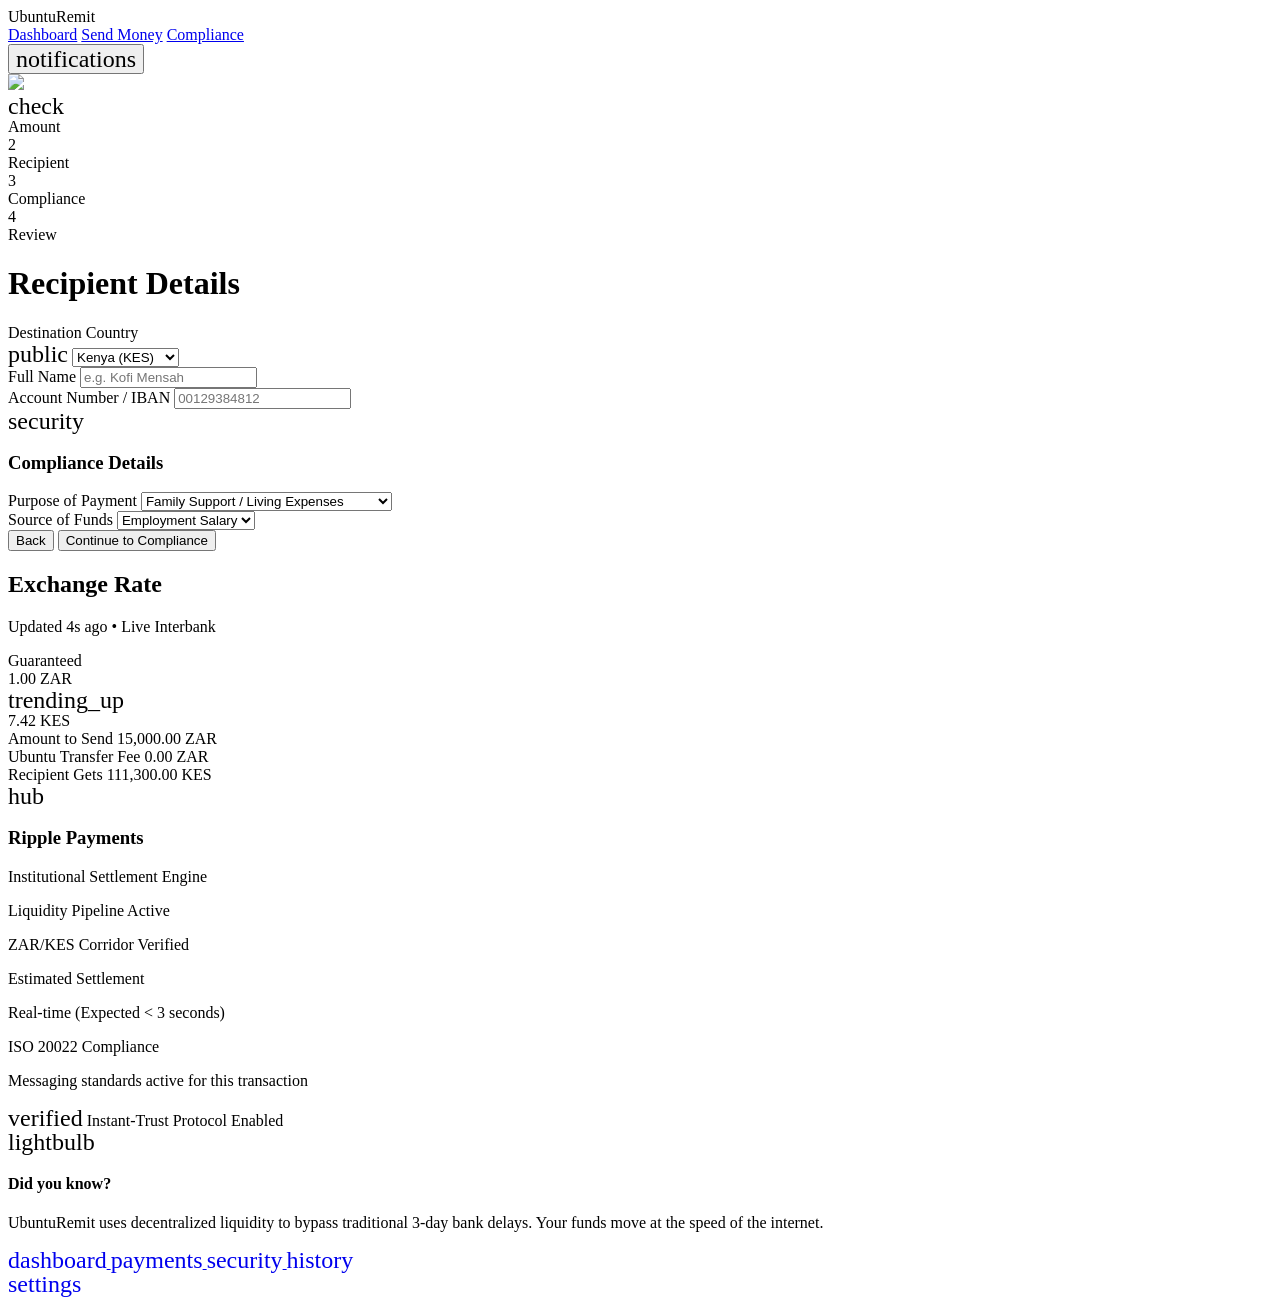
==== apps/web/index.html @ 3b30c659 "chore: bootstrap project scaffold, design docs, and the HTML client Bootstraps UbuntuRemit from the " ====
<!DOCTYPE html>
<html lang="en">
<head>
<meta charset="utf-8"/>
<title>UbuntuRemit</title>
<meta http-equiv="refresh" content="0; url=send-money.html"/>
<link href="send-money.html" rel="canonical"/>
</head>
<body>
<p>Redirecting to <a href="send-money.html">Send Money</a>.</p>
</body>
</html>
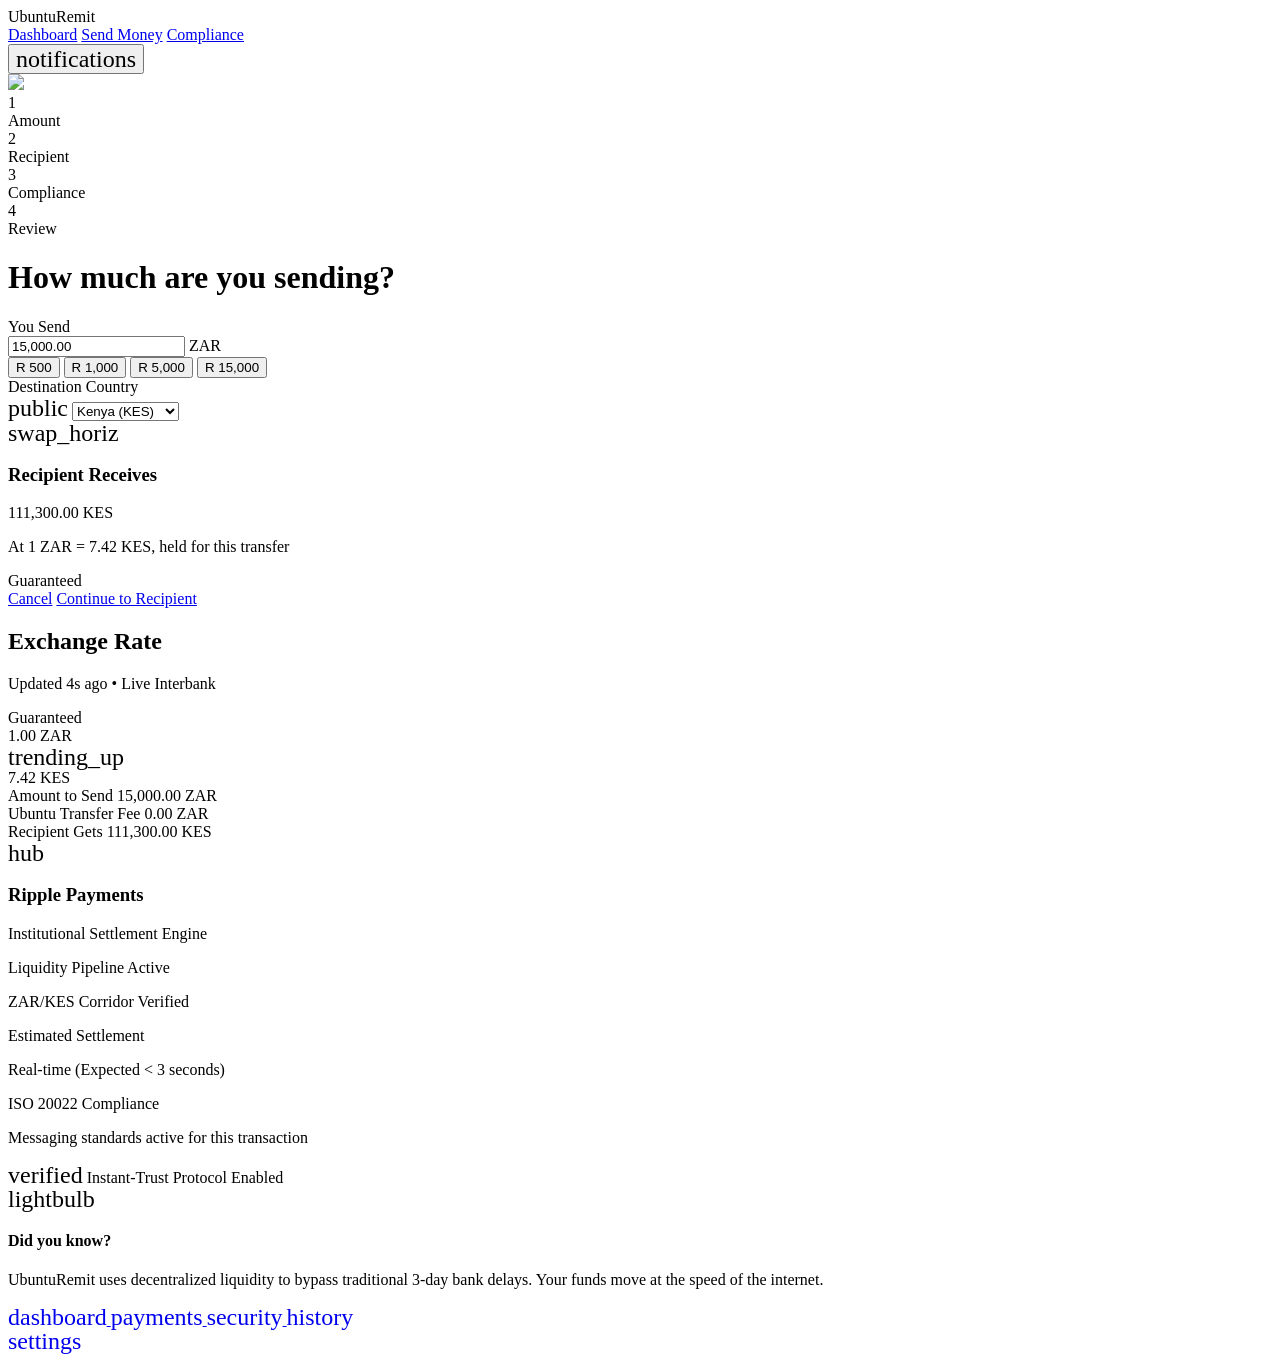
==== commit 9a62f50f: "feat(frontend-web): T021 build wizard steps 1, 3 and 4 Completes the send-money flow whose progress " ====
--- a/apps/web/index.html
+++ b/apps/web/index.html
@@ -3,10 +3,10 @@
 <head>
 <meta charset="utf-8"/>
 <title>UbuntuRemit</title>
-<meta http-equiv="refresh" content="0; url=send-money.html"/>
-<link href="send-money.html" rel="canonical"/>
+<meta http-equiv="refresh" content="0; url=send-amount.html"/>
+<link href="send-amount.html" rel="canonical"/>
 </head>
 <body>
-<p>Redirecting to <a href="send-money.html">Send Money</a>.</p>
+<p>Redirecting to <a href="send-amount.html">Send Money</a>.</p>
 </body>
 </html>
